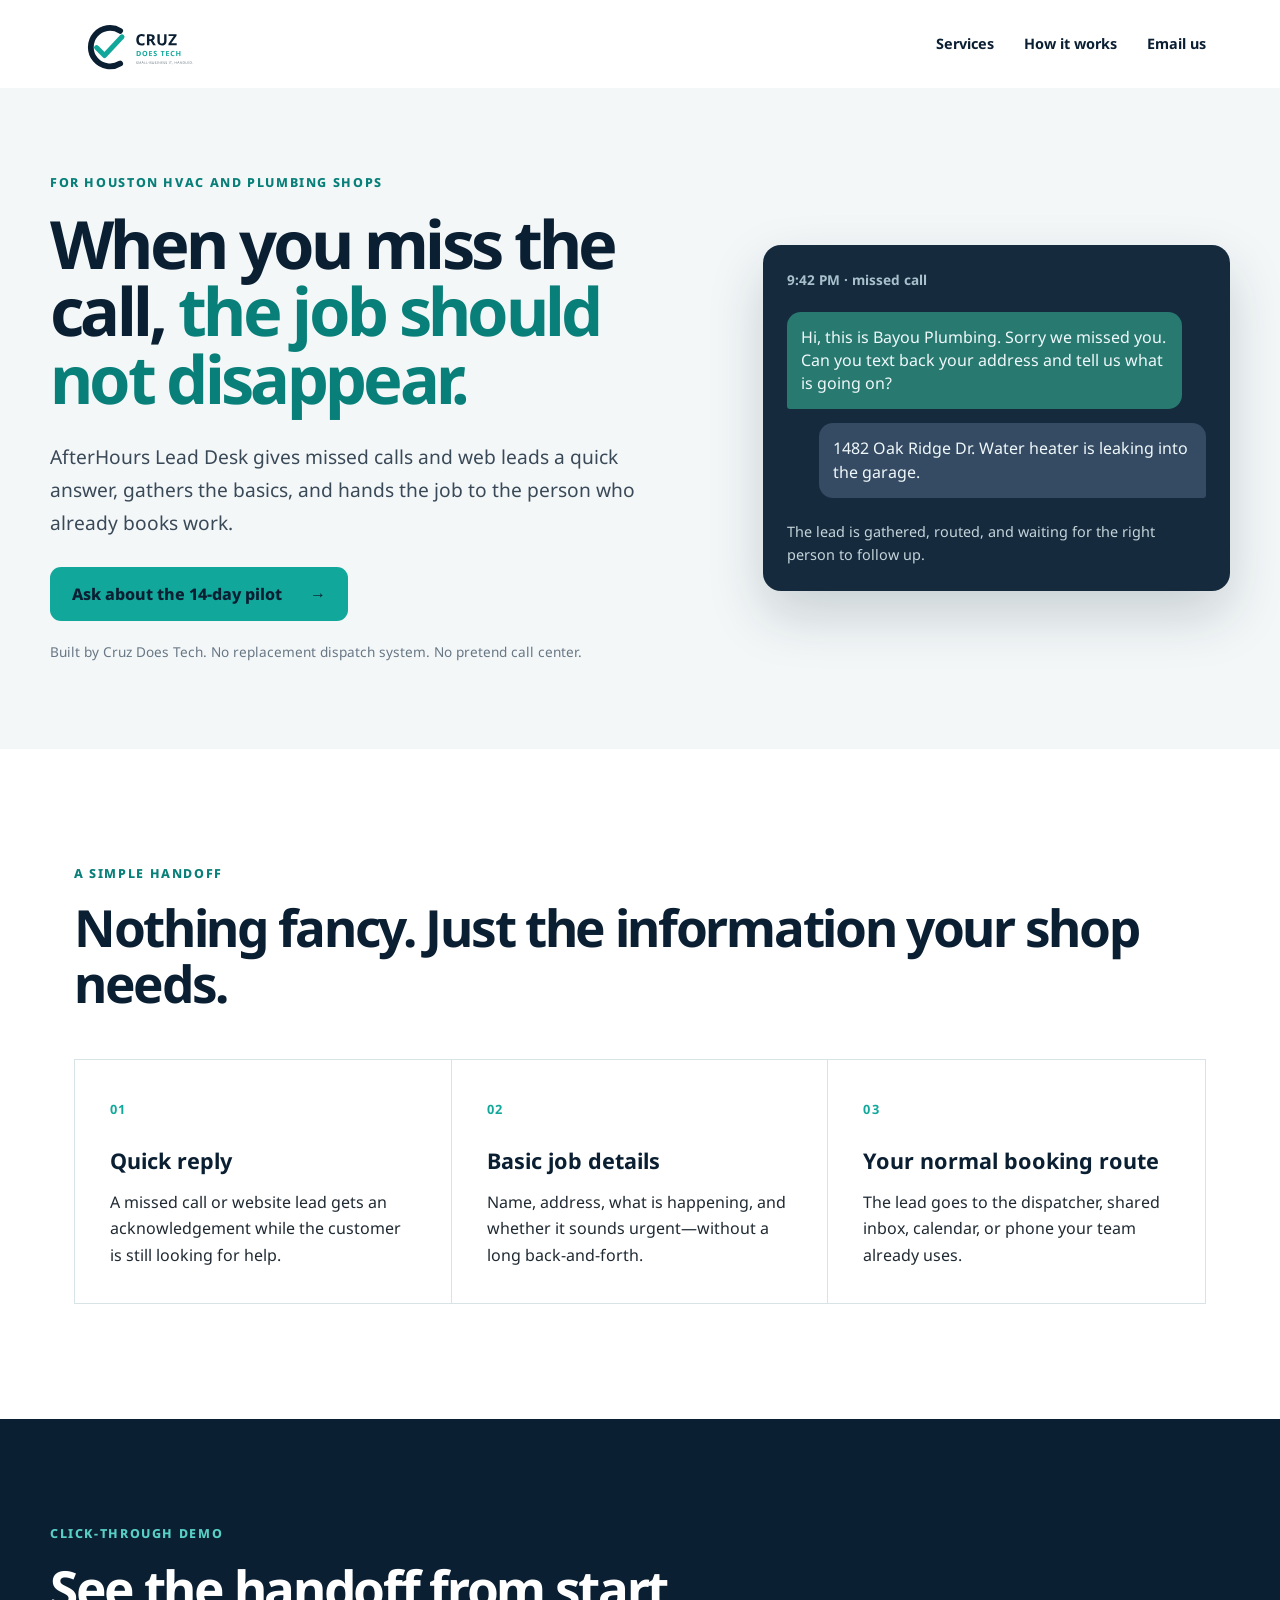
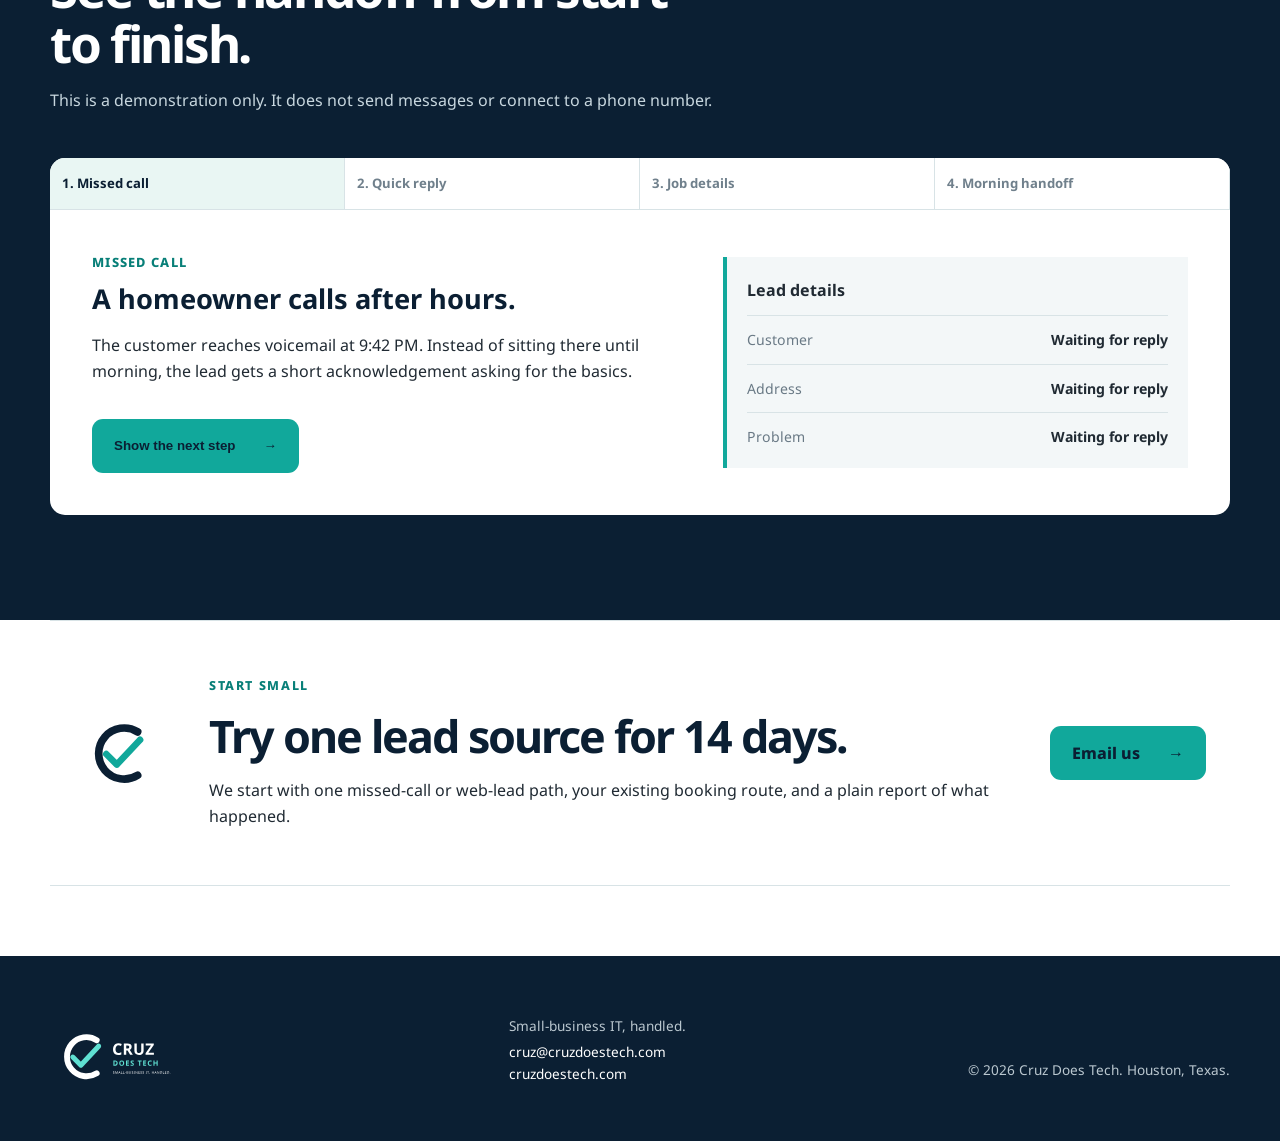
==== afterhours/index.html @ 8c66dc8c "Add AfterHours Lead Desk demo page" ====
<!doctype html>
<html lang="en">
<head>
  <meta charset="utf-8">
  <meta name="viewport" content="width=device-width,initial-scale=1">
  <meta name="theme-color" content="#0B1F33">
  <meta name="description" content="AfterHours Lead Desk from Cruz Does Tech helps HVAC and plumbing shops handle missed calls and web leads after hours.">
  <title>AfterHours Lead Desk | Cruz Does Tech</title>
  <link rel="icon" type="image/svg+xml" href="../assets/cruz-does-tech-icon.svg">
  <link rel="preconnect" href="https://fonts.googleapis.com">
  <link rel="preconnect" href="https://fonts.gstatic.com" crossorigin>
  <link href="https://fonts.googleapis.com/css2?family=Noto+Sans:wght@400;600;700;800&display=swap" rel="stylesheet">
  <link rel="stylesheet" href="../styles.css">
  <link rel="stylesheet" href="afterhours.css">
</head>
<body>
  <a class="skip" href="#main">Skip to content</a>
  <header class="site-header">
    <a class="brand" href="../" aria-label="Cruz Does Tech home"><img src="../assets/cruz-does-tech-logo.svg" alt="Cruz Does Tech"></a>
    <nav aria-label="Main navigation"><a href="../#services">Services</a><a href="../#how">How it works</a><a href="mailto:cruz@cruzdoestech.com?subject=AfterHours%20Lead%20Desk">Email us</a></nav>
  </header>
  <main id="main">
    <section class="afterhero">
      <div><p class="eyebrow">For Houston HVAC and plumbing shops</p><h1>When you miss the call, <span>the job should not disappear.</span></h1><p class="lead">AfterHours Lead Desk gives missed calls and web leads a quick answer, gathers the basics, and hands the job to the person who already books work.</p><a class="button primary" href="mailto:cruz@cruzdoestech.com?subject=AfterHours%20Lead%20Desk%20pilot">Ask about the 14-day pilot <span aria-hidden="true">→</span></a><p class="micro">Built by Cruz Does Tech. No replacement dispatch system. No pretend call center.</p></div>
      <aside class="call-card"><p class="call-time">9:42 PM · missed call</p><div class="sms">Hi, this is Bayou Plumbing. Sorry we missed you. Can you text back your address and tell us what is going on?</div><div class="sms reply">1482 Oak Ridge Dr. Water heater is leaking into the garage.</div><p class="call-note">The lead is gathered, routed, and waiting for the right person to follow up.</p></aside>
    </section>
    <section class="aftersection"><p class="eyebrow">A simple handoff</p><h2>Nothing fancy. Just the information your shop needs.</h2><div class="aftergrid"><article><b>01</b><h3>Quick reply</h3><p>A missed call or website lead gets an acknowledgement while the customer is still looking for help.</p></article><article><b>02</b><h3>Basic job details</h3><p>Name, address, what is happening, and whether it sounds urgent—without a long back-and-forth.</p></article><article><b>03</b><h3>Your normal booking route</h3><p>The lead goes to the dispatcher, shared inbox, calendar, or phone your team already uses.</p></article></div></section>
    <section class="demo-wrap"><div class="demo-head"><p class="eyebrow light">Click-through demo</p><h2>See the handoff from start to finish.</h2><p>This is a demonstration only. It does not send messages or connect to a phone number.</p></div><div class="demo-body"><div class="demo-steps" id="steps"><button class="active" type="button">1. Missed call</button><button type="button">2. Quick reply</button><button type="button">3. Job details</button><button type="button">4. Morning handoff</button></div><div class="demo-panel"><div><p class="demo-label" id="demoLabel">Missed call</p><h3 id="demoTitle">A homeowner calls after hours.</h3><p id="demoText">The customer reaches voicemail at 9:42 PM. Instead of sitting there until morning, the lead gets a short acknowledgement asking for the basics.</p><button class="button primary" id="next" type="button">Show the next step <span aria-hidden="true">→</span></button></div><div class="report" id="report"><strong>Lead details</strong><p><span>Customer</span><b>Waiting for reply</b></p><p><span>Address</span><b>Waiting for reply</b></p><p><span>Problem</span><b>Waiting for reply</b></p></div></div></div>
    </section>
    <section class="final-cta"><img src="../assets/cruz-does-tech-icon.svg" alt=""><div><p class="eyebrow">Start small</p><h2>Try one lead source for 14 days.</h2><p>We start with one missed-call or web-lead path, your existing booking route, and a plain report of what happened.</p></div><a class="button primary" href="mailto:cruz@cruzdoestech.com?subject=AfterHours%20Lead%20Desk%20pilot">Email us <span aria-hidden="true">→</span></a></section>
  </main>
  <footer><img src="../assets/cruz-does-tech-reversed.svg" alt="Cruz Does Tech"><div><p>Small-business IT, handled.</p><a href="mailto:cruz@cruzdoestech.com">cruz@cruzdoestech.com</a><a href="../">cruzdoestech.com</a></div><p class="copyright">© <span id="year"></span> Cruz Does Tech. Houston, Texas.</p></footer>
  <script src="afterhours.js"></script>
</body>
</html>
---- styles.css ----
:root{--navy:#0b1f33;--teal:#11a89b;--deep:#087f78;--ink:#202a33;--mist:#f3f7f8;--white:#fff;--line:#d8e3e6;--max:1180px}*{box-sizing:border-box}html{scroll-behavior:smooth}body{margin:0;color:var(--ink);background:var(--white);font:400 16px/1.65 "Noto Sans",Arial,sans-serif}a{color:inherit}.skip{position:absolute;left:-9999px;top:8px;padding:.7rem 1rem;background:var(--navy);color:#fff;z-index:99}.skip:focus{left:8px}.site-header{height:88px;max-width:var(--max);margin:auto;padding:0 24px;display:flex;align-items:center;justify-content:space-between}.brand img{display:block;width:252px;height:auto}.site-header nav{display:flex;align-items:center;gap:30px}.site-header nav a{text-decoration:none;font-size:.9rem;font-weight:700;color:var(--navy)}.site-header nav a:not(.nav-cta):hover{color:var(--deep)}.nav-cta{padding:12px 18px;border:1px solid var(--navy);border-radius:10px;transition:.2s}.nav-cta:hover{background:var(--navy);color:#fff}.menu{display:none;background:none;border:0}.hero{position:relative;min-height:680px;overflow:hidden;background:var(--mist);display:grid;grid-template-columns:minmax(0,1.1fr) minmax(360px,.9fr);align-items:center;gap:80px;padding:80px max(24px,calc((100vw - var(--max))/2))}.hero:before{content:"";position:absolute;inset:0;background-image:linear-gradient(rgba(11,31,51,.035) 1px,transparent 1px),linear-gradient(90deg,rgba(11,31,51,.035) 1px,transparent 1px);background-size:42px 42px;mask-image:linear-gradient(to right,transparent,black 65%,black)}.hero-copy,.hero-mark{position:relative;z-index:1}.eyebrow{margin:0 0 16px;color:var(--deep);font-size:.78rem;font-weight:800;letter-spacing:.13em;text-transform:uppercase}.hero h1{max-width:760px;margin:0;color:var(--navy);font-size:clamp(3rem,5.2vw,5.5rem);line-height:1.02;letter-spacing:-.055em}.hero h1 span{color:var(--deep)}.lead{max-width:680px;margin:28px 0;color:#3a4957;font-size:1.2rem;line-height:1.7}.hero-actions{display:flex;flex-wrap:wrap;gap:14px;margin-top:34px}.button{display:inline-flex;align-items:center;justify-content:center;gap:28px;min-height:54px;padding:0 22px;border-radius:11px;text-decoration:none;font-weight:800;transition:transform .2s,background .2s,color .2s}.button:hover{transform:translateY(-2px)}.primary{background:var(--teal);color:var(--navy)}.primary:hover{background:#16b9aa}.secondary{border:1px solid #b8c8cc;color:var(--navy);background:#fff}.micro{margin:20px 0 0;color:#687784;font-size:.85rem}.hero-mark{min-height:430px;display:grid;place-items:center}.hero-mark>img{width:min(420px,90%);opacity:.95}.status-card{position:absolute;right:0;bottom:40px;width:min(370px,94%);display:flex;gap:15px;align-items:center;padding:20px;background:#fff;border:1px solid var(--line);border-radius:14px;box-shadow:0 22px 55px rgba(11,31,51,.12)}.status-icon{display:grid;place-items:center;flex:0 0 40px;height:40px;border-radius:50%;background:var(--teal);color:var(--navy);font-weight:900}.status-card strong,.status-card small{display:block}.status-card strong{color:var(--navy)}.status-card small{margin-top:2px;color:#6a7782}.trust-strip{max-width:var(--max);margin:-1px auto 0;display:grid;grid-template-columns:repeat(4,1fr);border-left:1px solid var(--line);border-bottom:1px solid var(--line)}.trust-strip p{margin:0;padding:27px;border-top:1px solid var(--line);border-right:1px solid var(--line)}.trust-strip strong,.trust-strip span{display:block}.trust-strip strong{color:var(--navy);font-size:.9rem}.trust-strip span{color:#70808c;font-size:.8rem}.section{max-width:var(--max);margin:auto;padding:120px 24px}.section-heading{display:grid;grid-template-columns:1fr 1fr;column-gap:70px;align-items:end;margin-bottom:52px}.section-heading .eyebrow{grid-column:1/-1}.section-heading h2,.process h2,.about h2,.final-cta h2{margin:0;color:var(--navy);font-size:clamp(2.25rem,4vw,3.8rem);line-height:1.08;letter-spacing:-.045em}.section-heading>p:last-child{margin:0;color:#61717d}.service-grid{display:grid;grid-template-columns:repeat(2,1fr);border-left:1px solid var(--line);border-top:1px solid var(--line)}.service-card{position:relative;padding:42px;border-right:1px solid var(--line);border-bottom:1px solid var(--line);transition:background .25s,transform .25s}.service-card:hover{background:var(--mist)}.number{position:absolute;right:28px;top:25px;color:#95a5ae;font-size:.75rem;font-weight:800;letter-spacing:.1em}.line-icon{width:48px;height:48px;display:grid;place-items:center;margin-bottom:28px;border:2px solid var(--teal);border-radius:12px;color:var(--navy);font-weight:800;font-size:1.15rem}.service-card h3{margin:0 0 12px;color:var(--navy);font-size:1.45rem}.service-card p{max-width:470px;margin:0}.service-card ul{padding:0;margin:24px 0 0;list-style:none}.service-card li{position:relative;padding:8px 0 8px 24px;border-top:1px solid var(--line);font-size:.9rem}.service-card li:before{content:"✓";position:absolute;left:0;color:var(--deep);font-weight:900}.process{max-width:none;background:var(--navy);color:#d8e3ea;display:grid;grid-template-columns:minmax(300px,1fr) minmax(420px,1.1fr);gap:100px;padding-left:max(24px,calc((100vw - var(--max))/2));padding-right:max(24px,calc((100vw - var(--max))/2))}.process h2{color:#fff}.process-intro>p:last-child{max-width:500px;margin-top:28px}.steps{margin:0;padding:0;list-style:none}.steps li{display:grid;grid-template-columns:60px 1fr;gap:24px;padding:28px 0;border-top:1px solid rgba(255,255,255,.18)}.steps li:last-child{border-bottom:1px solid rgba(255,255,255,.18)}.steps li>span{font-weight:800;color:var(--teal)}.steps h3{margin:0;color:#fff;font-size:1.15rem}.steps p{margin:7px 0 0;color:#aebcc7}.about{padding-bottom:70px}.about-panel{overflow:hidden;border-radius:16px;background:var(--navy);color:#d6e0e7;display:grid;grid-template-columns:1.3fr .7fr}.about-panel>div{padding:64px}.about-panel>div:first-child{border-right:1px solid rgba(255,255,255,.18)}.about h2{color:#fff}.about-panel p{max-width:630px}.light{color:#58cfc4}.promise{background:rgba(255,255,255,.04)}.promise>span{color:var(--teal);font-size:.75rem;font-weight:800;letter-spacing:.12em;text-transform:uppercase}.promise blockquote{margin:35px 0;color:#fff;font-size:1.35rem;line-height:1.55}.promise small{color:#9fafba}.final-cta{max-width:var(--max);margin:0 auto 70px;padding:55px 24px;border-top:1px solid var(--line);border-bottom:1px solid var(--line);display:grid;grid-template-columns:100px 1fr auto;gap:35px;align-items:center}.final-cta img{width:86px}.final-cta h2{font-size:clamp(2rem,3.5vw,3.2rem)}.final-cta p:last-child{margin-bottom:0}.final-cta .button{white-space:nowrap}footer{background:var(--navy);color:#bbc8d0;padding:55px max(24px,calc((100vw - var(--max))/2));display:grid;grid-template-columns:1fr 1fr auto;align-items:end;gap:30px;font-size:.85rem}footer>img{width:255px}footer p{margin:4px 0}footer a{display:block;color:#fff;text-decoration:none}.copyright{text-align:right}.reveal{opacity:0;transform:translateY(18px);transition:opacity .65s ease,transform .65s ease}.reveal.visible{opacity:1;transform:none}@media(max-width:900px){.site-header{height:76px}.brand img{width:220px}.menu{display:flex;width:44px;height:44px;padding:10px;flex-direction:column;gap:5px;justify-content:center}.menu span{display:block;width:23px;height:2px;background:var(--navy)}.menu b{position:absolute;left:-9999px}.site-header nav{display:none;position:absolute;z-index:20;left:16px;right:16px;top:70px;padding:20px;background:#fff;border:1px solid var(--line);border-radius:12px;box-shadow:0 15px 45px rgba(11,31,51,.15);align-items:stretch;flex-direction:column;gap:0}.site-header nav.open{display:flex}.site-header nav a{padding:12px}.hero{min-height:auto;grid-template-columns:1fr;gap:25px;padding-top:75px}.hero-mark{min-height:300px}.hero-mark>img{width:290px}.status-card{right:5%;bottom:5px}.trust-strip{grid-template-columns:repeat(2,1fr)}.section{padding:85px 24px}.section-heading{grid-template-columns:1fr}.section-heading>p:last-child{margin-top:22px}.process{grid-template-columns:1fr;gap:45px}.about-panel{grid-template-columns:1fr}.about-panel>div{padding:42px}.about-panel>div:first-child{border-right:0;border-bottom:1px solid rgba(255,255,255,.18)}.final-cta{grid-template-columns:75px 1fr}.final-cta img{width:65px}.final-cta .button{grid-column:1/-1;justify-self:start}footer{grid-template-columns:1fr 1fr}.copyright{grid-column:1/-1;text-align:left}}@media(max-width:600px){.brand img{width:205px}.hero{padding:58px 20px}.hero h1{font-size:clamp(2.7rem,13vw,4rem)}.lead{font-size:1.05rem}.hero-actions{align-items:stretch;flex-direction:column}.button{width:100%}.hero-mark{min-height:265px}.hero-mark>img{width:235px}.status-card{padding:15px;bottom:0}.trust-strip{grid-template-columns:1fr 1fr}.trust-strip p{padding:18px}.section{padding:72px 20px}.service-grid{grid-template-columns:1fr}.service-card{padding:32px 26px}.process{padding-left:20px;padding-right:20px}.steps li{grid-template-columns:36px 1fr;gap:10px}.about{padding-left:20px;padding-right:20px}.about-panel>div{padding:32px 25px}.final-cta{margin:0 20px 50px;padding:38px 0;grid-template-columns:1fr}.final-cta img{display:none}.final-cta .button{justify-self:stretch}footer{grid-template-columns:1fr;padding-top:45px}footer>img{width:230px}}
@media(prefers-reduced-motion:reduce){html{scroll-behavior:auto}.reveal{opacity:1;transform:none;transition:none}.button{transition:none}}
---- afterhours/afterhours.css ----
.afterhero{min-height:610px;background:var(--mist);display:grid;grid-template-columns:1.15fr .85fr;gap:80px;align-items:center;padding:85px max(24px,calc((100vw - var(--max))/2))}.afterhero h1{margin:0;color:var(--navy);font-size:clamp(3rem,5.2vw,5.3rem);line-height:1.02;letter-spacing:-.055em}.afterhero h1 span{color:var(--deep)}.call-card{background:#152a3d;color:#eff8fa;border-radius:18px;padding:24px;box-shadow:0 24px 55px rgba(11,31,51,.18)}.call-time{margin:0 0 20px;color:#a8c1cd;font-size:.85rem;font-weight:700}.sms{margin:12px 24px 0 0;padding:14px;border-radius:14px 14px 14px 3px;background:#287970;line-height:1.45}.sms.reply{margin:14px 0 0 32px;background:#354a63;border-radius:14px 14px 3px 14px}.call-note{margin:22px 0 0;color:#c5d5db;font-size:.9rem}.aftersection{max-width:var(--max);margin:auto;padding:115px 24px}.aftersection h2,.demo-wrap h2{margin:0;color:var(--navy);font-size:clamp(2.25rem,4vw,3.8rem);line-height:1.08;letter-spacing:-.045em}.aftergrid{display:grid;grid-template-columns:repeat(3,1fr);gap:0;margin-top:48px;border:1px solid var(--line)}.aftergrid article{padding:35px;border-right:1px solid var(--line)}.aftergrid article:last-child{border:0}.aftergrid b{color:var(--teal);font-size:.8rem;letter-spacing:.1em}.aftergrid h3{color:var(--navy);font-size:1.35rem;margin:22px 0 10px}.aftergrid p{margin:0}.demo-wrap{background:var(--navy);padding:105px max(24px,calc((100vw - var(--max))/2))}.demo-head{max-width:670px;color:#c8d7df}.demo-head h2{color:#fff}.demo-body{margin-top:44px;background:#fff;border-radius:15px;overflow:hidden}.demo-steps{display:grid;grid-template-columns:repeat(4,1fr);border-bottom:1px solid var(--line)}.demo-steps button{padding:18px 12px;border:0;border-right:1px solid var(--line);background:#fff;color:#70808c;font:700 .82rem/1.2 "Noto Sans",sans-serif;text-align:left}.demo-steps button.active{background:#e9f6f3;color:var(--navy)}.demo-panel{padding:42px;display:grid;grid-template-columns:1fr .8fr;gap:50px}.demo-label{margin:0 0 10px;color:var(--deep);font-size:.8rem;font-weight:800;letter-spacing:.1em;text-transform:uppercase}.demo-panel h3{margin:0;color:var(--navy);font-size:1.7rem;line-height:1.2}.report{align-self:center;background:#f3f7f8;border-left:4px solid var(--teal);padding:20px}.report p{display:flex;justify-content:space-between;gap:18px;margin:12px 0 0;padding-top:12px;border-top:1px solid var(--line);font-size:.88rem}.report span{color:#697985}.report b{text-align:right}.demo-panel .button{margin-top:18px;border:0;cursor:pointer}.demo-panel .button:disabled{background:#aac4c1;color:#506765;cursor:default;transform:none}@media(max-width:800px){.site-header nav{display:flex;gap:14px}.site-header nav a{font-size:.78rem}.afterhero{grid-template-columns:1fr;gap:40px;padding-top:65px;padding-bottom:65px}.aftergrid{grid-template-columns:1fr}.aftergrid article{border-right:0;border-bottom:1px solid var(--line)}.aftergrid article:last-child{border-bottom:0}.demo-panel{grid-template-columns:1fr;gap:28px}.demo-steps{grid-template-columns:1fr 1fr}.demo-steps button:nth-child(2){border-right:0}.demo-steps button:nth-child(-n+2){border-bottom:1px solid var(--line)}}@media(max-width:500px){.site-header{padding:0 18px}.site-header nav a:first-child,.site-header nav a:nth-child(2){display:none}.afterhero{padding-left:20px;padding-right:20px}.aftersection{padding:75px 20px}.demo-wrap{padding:75px 20px}.demo-panel{padding:27px 20px}.demo-steps button{font-size:.75rem}}
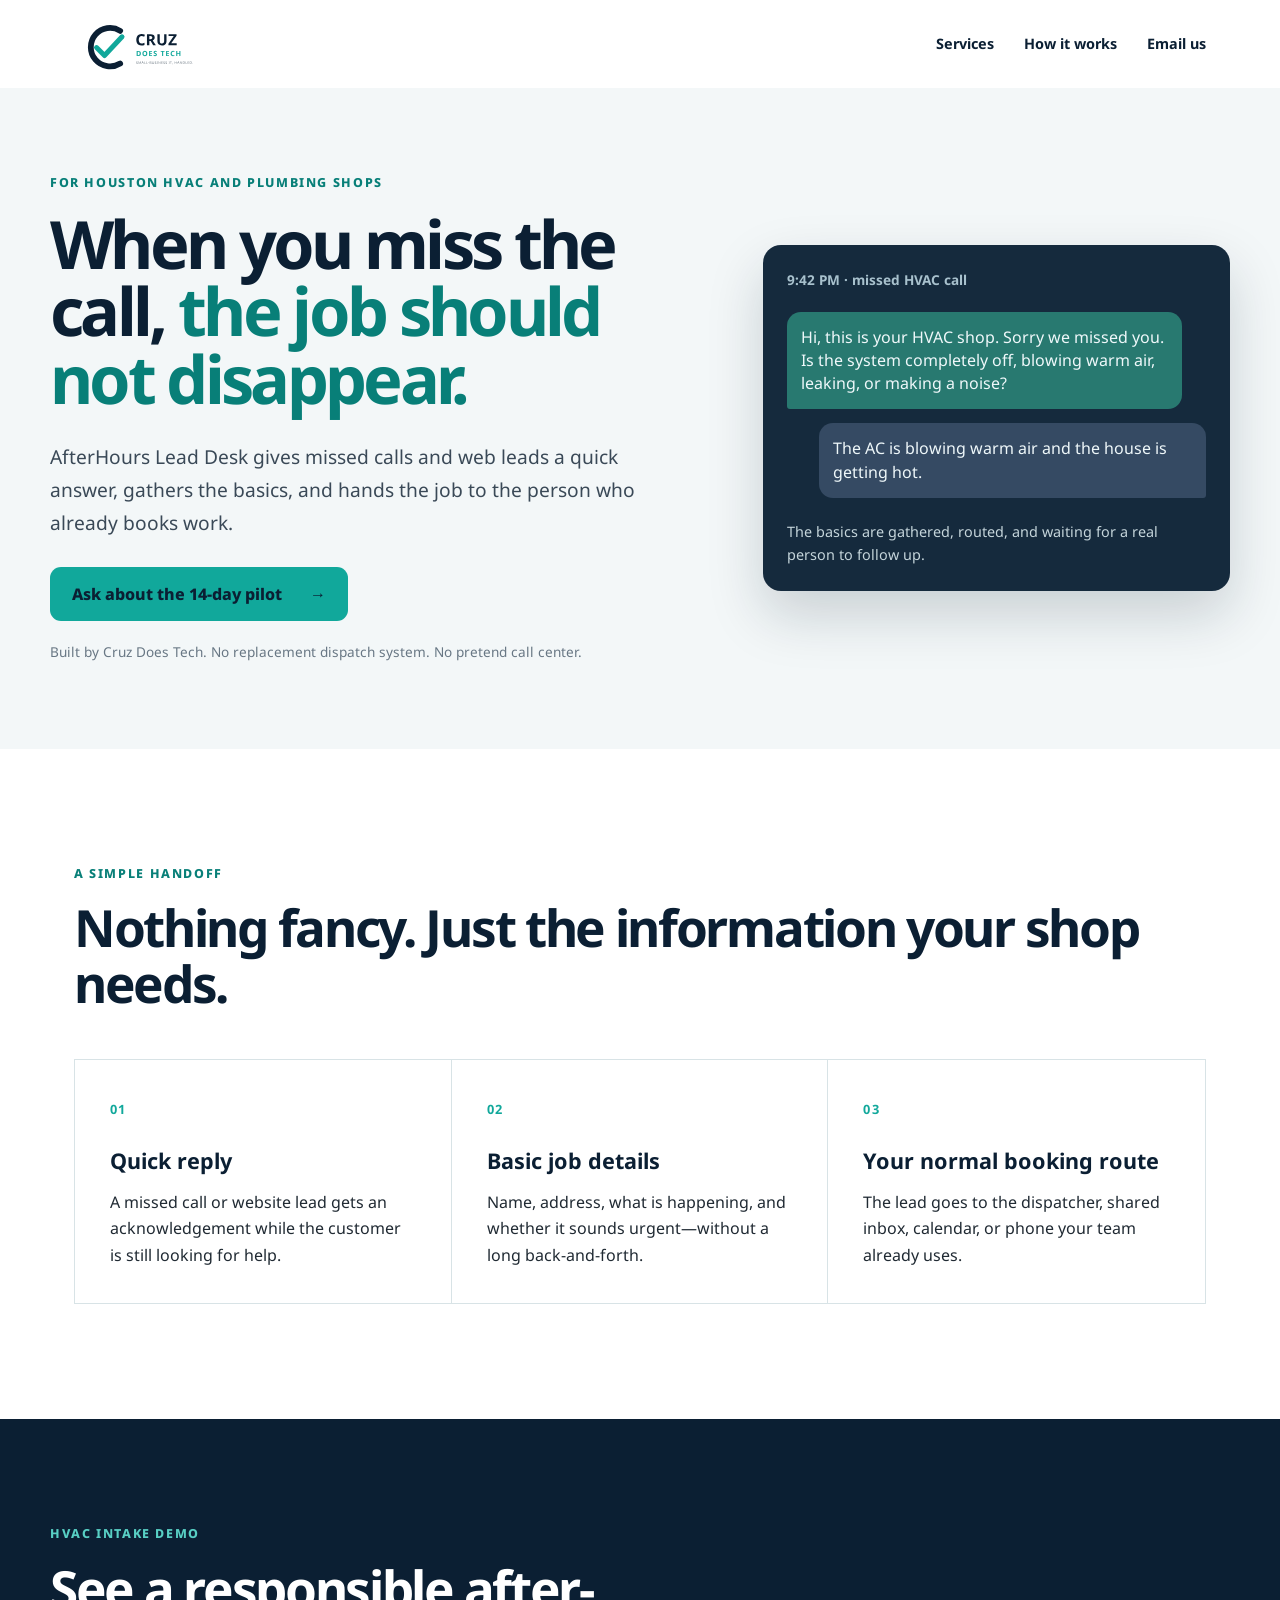
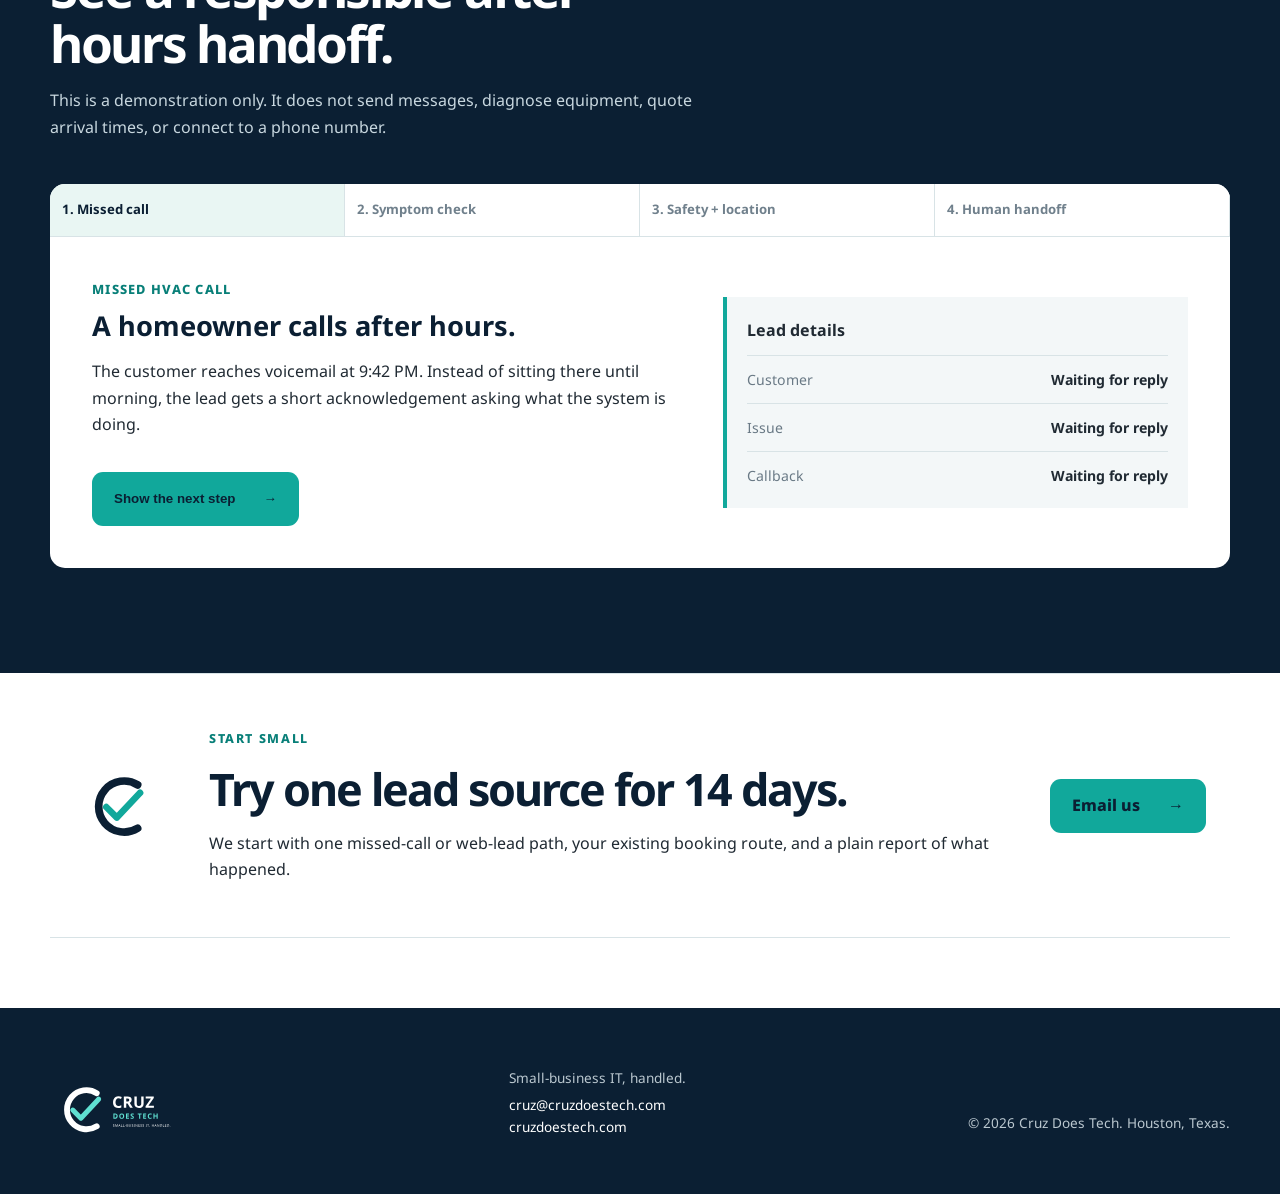
==== commit c960da6b: "Add HVAC-specific after-hours intake demo" ====
--- a/afterhours/index.html
+++ b/afterhours/index.html
@@ -22,10 +22,10 @@
   <main id="main">
     <section class="afterhero">
       <div><p class="eyebrow">For Houston HVAC and plumbing shops</p><h1>When you miss the call, <span>the job should not disappear.</span></h1><p class="lead">AfterHours Lead Desk gives missed calls and web leads a quick answer, gathers the basics, and hands the job to the person who already books work.</p><a class="button primary" href="mailto:cruz@cruzdoestech.com?subject=AfterHours%20Lead%20Desk%20pilot">Ask about the 14-day pilot <span aria-hidden="true">→</span></a><p class="micro">Built by Cruz Does Tech. No replacement dispatch system. No pretend call center.</p></div>
-      <aside class="call-card"><p class="call-time">9:42 PM · missed call</p><div class="sms">Hi, this is Bayou Plumbing. Sorry we missed you. Can you text back your address and tell us what is going on?</div><div class="sms reply">1482 Oak Ridge Dr. Water heater is leaking into the garage.</div><p class="call-note">The lead is gathered, routed, and waiting for the right person to follow up.</p></aside>
+      <aside class="call-card"><p class="call-time">9:42 PM · missed HVAC call</p><div class="sms">Hi, this is your HVAC shop. Sorry we missed you. Is the system completely off, blowing warm air, leaking, or making a noise?</div><div class="sms reply">The AC is blowing warm air and the house is getting hot.</div><p class="call-note">The basics are gathered, routed, and waiting for a real person to follow up.</p></aside>
     </section>
     <section class="aftersection"><p class="eyebrow">A simple handoff</p><h2>Nothing fancy. Just the information your shop needs.</h2><div class="aftergrid"><article><b>01</b><h3>Quick reply</h3><p>A missed call or website lead gets an acknowledgement while the customer is still looking for help.</p></article><article><b>02</b><h3>Basic job details</h3><p>Name, address, what is happening, and whether it sounds urgent—without a long back-and-forth.</p></article><article><b>03</b><h3>Your normal booking route</h3><p>The lead goes to the dispatcher, shared inbox, calendar, or phone your team already uses.</p></article></div></section>
-    <section class="demo-wrap"><div class="demo-head"><p class="eyebrow light">Click-through demo</p><h2>See the handoff from start to finish.</h2><p>This is a demonstration only. It does not send messages or connect to a phone number.</p></div><div class="demo-body"><div class="demo-steps" id="steps"><button class="active" type="button">1. Missed call</button><button type="button">2. Quick reply</button><button type="button">3. Job details</button><button type="button">4. Morning handoff</button></div><div class="demo-panel"><div><p class="demo-label" id="demoLabel">Missed call</p><h3 id="demoTitle">A homeowner calls after hours.</h3><p id="demoText">The customer reaches voicemail at 9:42 PM. Instead of sitting there until morning, the lead gets a short acknowledgement asking for the basics.</p><button class="button primary" id="next" type="button">Show the next step <span aria-hidden="true">→</span></button></div><div class="report" id="report"><strong>Lead details</strong><p><span>Customer</span><b>Waiting for reply</b></p><p><span>Address</span><b>Waiting for reply</b></p><p><span>Problem</span><b>Waiting for reply</b></p></div></div></div>
+    <section class="demo-wrap"><div class="demo-head"><p class="eyebrow light">HVAC intake demo</p><h2>See a responsible after-hours handoff.</h2><p>This is a demonstration only. It does not send messages, diagnose equipment, quote arrival times, or connect to a phone number.</p></div><div class="demo-body"><div class="demo-steps" id="steps"><button class="active" type="button">1. Missed call</button><button type="button">2. Symptom check</button><button type="button">3. Safety + location</button><button type="button">4. Human handoff</button></div><div class="demo-panel"><div><p class="demo-label" id="demoLabel">Missed HVAC call</p><h3 id="demoTitle">A homeowner calls after hours.</h3><p id="demoText">The customer reaches voicemail at 9:42 PM. Instead of sitting there until morning, the lead gets a short acknowledgement asking what the system is doing.</p><button class="button primary" id="next" type="button">Show the next step <span aria-hidden="true">→</span></button></div><div class="report" id="report"><strong>Lead details</strong><p><span>Customer</span><b>Waiting for reply</b></p><p><span>Issue</span><b>Waiting for reply</b></p><p><span>Callback</span><b>Waiting for reply</b></p></div></div></div>
     </section>
     <section class="final-cta"><img src="../assets/cruz-does-tech-icon.svg" alt=""><div><p class="eyebrow">Start small</p><h2>Try one lead source for 14 days.</h2><p>We start with one missed-call or web-lead path, your existing booking route, and a plain report of what happened.</p></div><a class="button primary" href="mailto:cruz@cruzdoestech.com?subject=AfterHours%20Lead%20Desk%20pilot">Email us <span aria-hidden="true">→</span></a></section>
   </main>
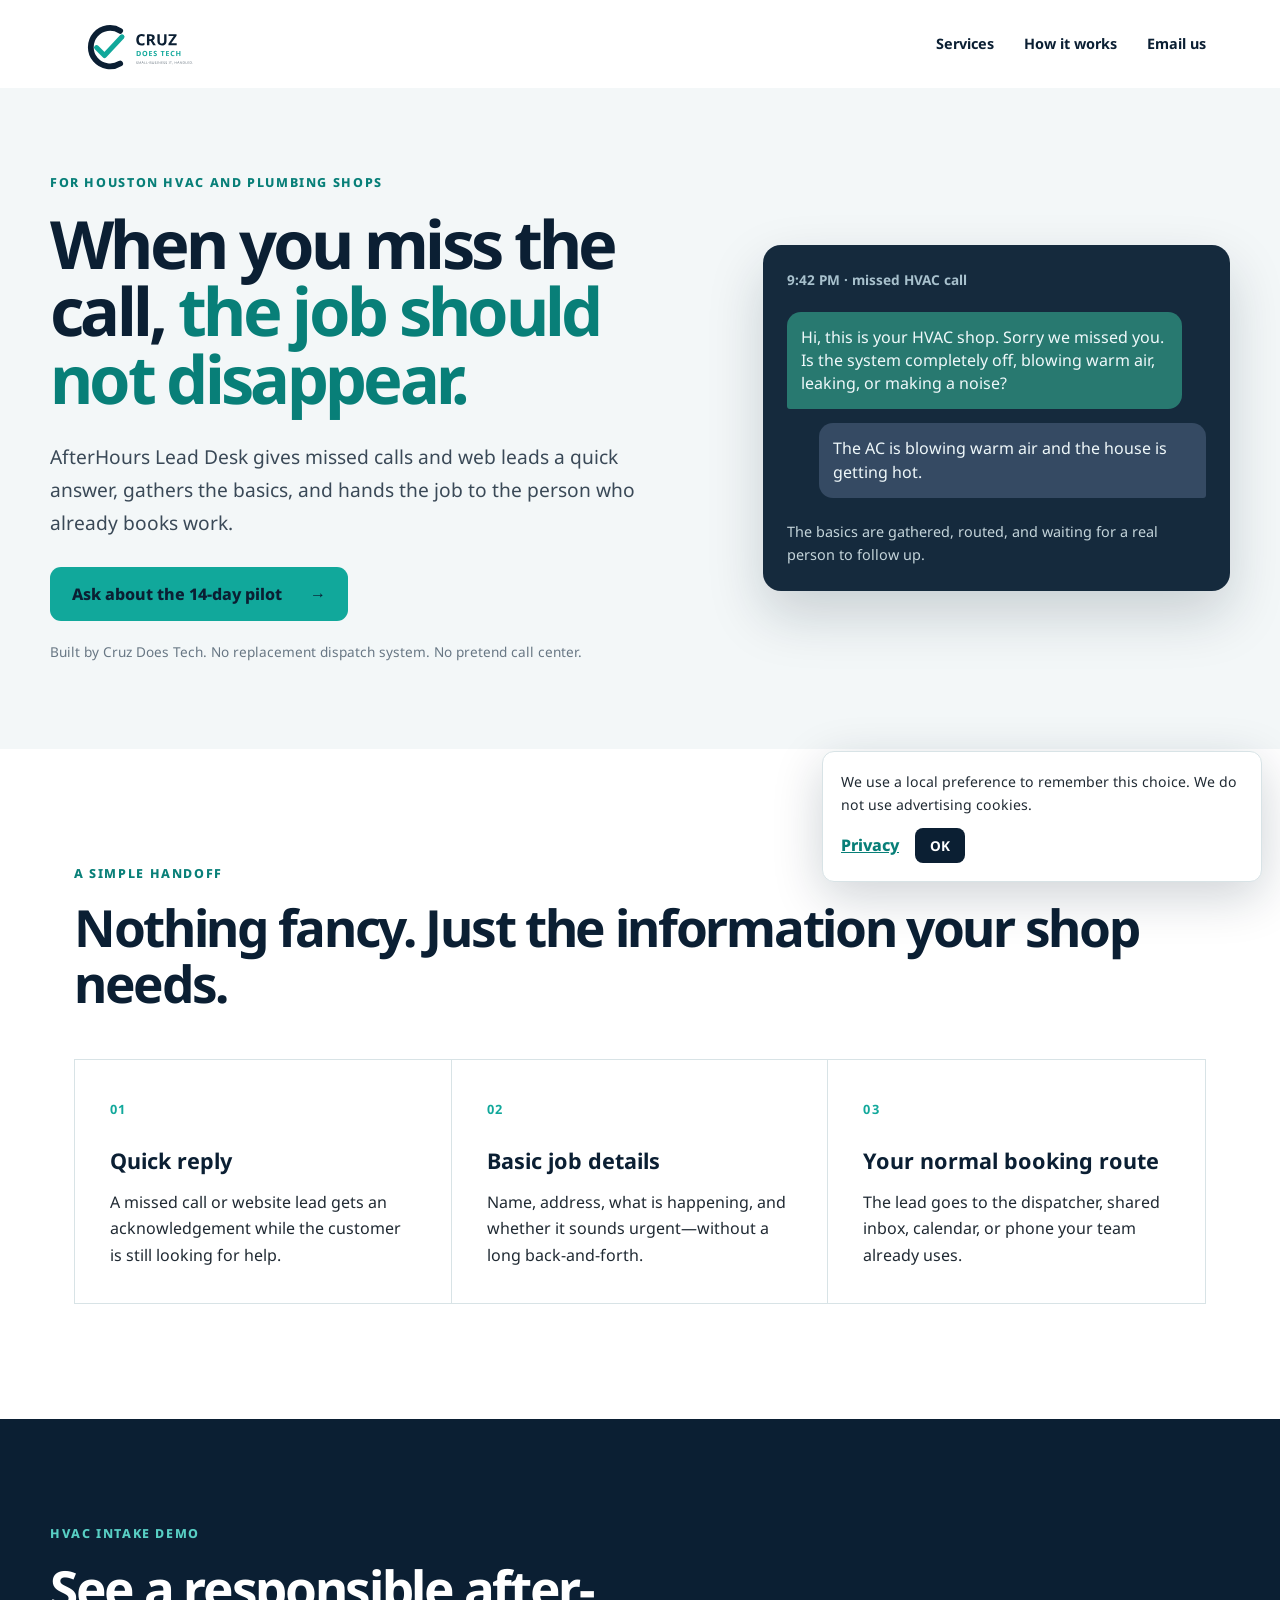
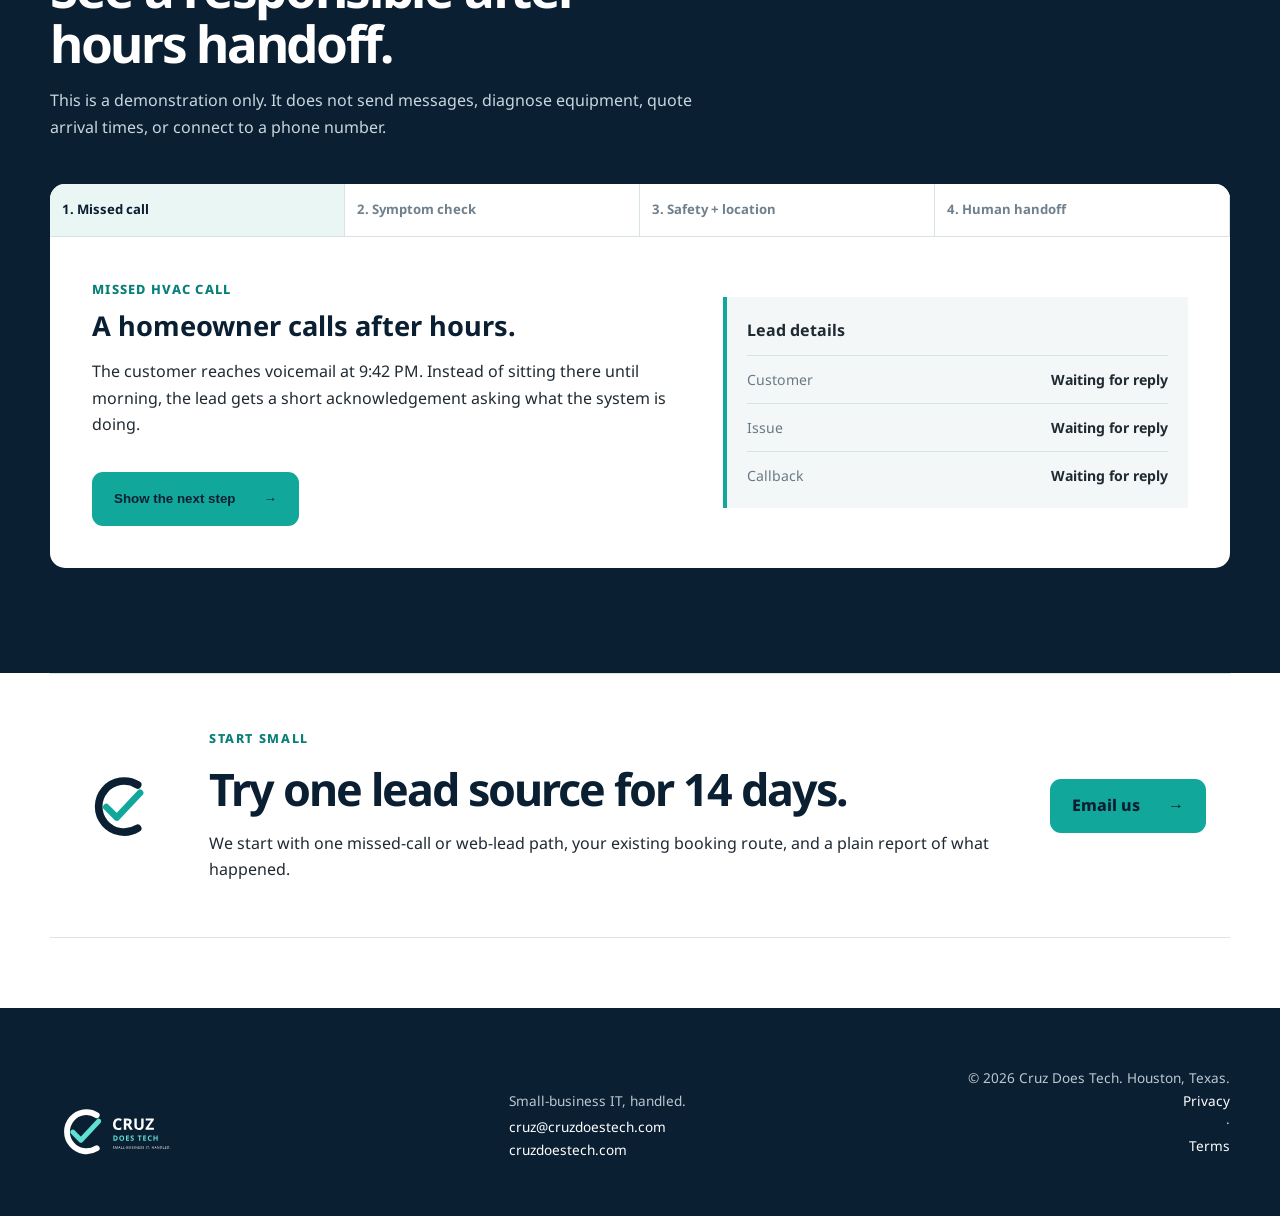
==== commit e25df123: "Harden site for launch readiness" ====
--- a/afterhours/index.html
+++ b/afterhours/index.html
@@ -1,12 +1,21 @@
-<!doctype html>
+<!DOCTYPE html>
 <html lang="en">
 <head>
   <meta charset="utf-8">
   <meta name="viewport" content="width=device-width,initial-scale=1">
   <meta name="theme-color" content="#0B1F33">
   <meta name="description" content="AfterHours Lead Desk from Cruz Does Tech helps HVAC and plumbing shops handle missed calls and web leads after hours.">
+  <meta property="og:type" content="website">
+  <meta property="og:site_name" content="Cruz Does Tech">
+  <meta property="og:title" content="AfterHours Lead Desk | Cruz Does Tech">
+  <meta property="og:description" content="A practical after-hours handoff for HVAC and plumbing leads.">
+  <meta property="og:url" content="https://cruzdoestech.com/afterhours/">
+  <meta property="og:image" content="https://cruzdoestech.com/assets/social-preview.png">
+  <meta name="twitter:card" content="summary_large_image">
   <title>AfterHours Lead Desk | Cruz Does Tech</title>
   <link rel="icon" type="image/svg+xml" href="../assets/cruz-does-tech-icon.svg">
+  <link rel="icon" type="image/png" sizes="32x32" href="../assets/favicon-32.png">
+  <link rel="manifest" href="../site.webmanifest">
   <link rel="preconnect" href="https://fonts.googleapis.com">
   <link rel="preconnect" href="https://fonts.gstatic.com" crossorigin>
   <link href="https://fonts.googleapis.com/css2?family=Noto+Sans:wght@400;600;700;800&display=swap" rel="stylesheet">
@@ -22,14 +31,15 @@
   <main id="main">
     <section class="afterhero">
       <div><p class="eyebrow">For Houston HVAC and plumbing shops</p><h1>When you miss the call, <span>the job should not disappear.</span></h1><p class="lead">AfterHours Lead Desk gives missed calls and web leads a quick answer, gathers the basics, and hands the job to the person who already books work.</p><a class="button primary" href="mailto:cruz@cruzdoestech.com?subject=AfterHours%20Lead%20Desk%20pilot">Ask about the 14-day pilot <span aria-hidden="true">→</span></a><p class="micro">Built by Cruz Does Tech. No replacement dispatch system. No pretend call center.</p></div>
-      <aside class="call-card"><p class="call-time">9:42 PM · missed HVAC call</p><div class="sms">Hi, this is your HVAC shop. Sorry we missed you. Is the system completely off, blowing warm air, leaking, or making a noise?</div><div class="sms reply">The AC is blowing warm air and the house is getting hot.</div><p class="call-note">The basics are gathered, routed, and waiting for a real person to follow up.</p></aside>
+      <aside class="call-card" aria-label="Example after-hours HVAC conversation"><p class="call-time">9:42 PM · missed HVAC call</p><div class="sms">Hi, this is your HVAC shop. Sorry we missed you. Is the system completely off, blowing warm air, leaking, or making a noise?</div><div class="sms reply">The AC is blowing warm air and the house is getting hot.</div><p class="call-note">The basics are gathered, routed, and waiting for a real person to follow up.</p></aside>
     </section>
     <section class="aftersection"><p class="eyebrow">A simple handoff</p><h2>Nothing fancy. Just the information your shop needs.</h2><div class="aftergrid"><article><b>01</b><h3>Quick reply</h3><p>A missed call or website lead gets an acknowledgement while the customer is still looking for help.</p></article><article><b>02</b><h3>Basic job details</h3><p>Name, address, what is happening, and whether it sounds urgent—without a long back-and-forth.</p></article><article><b>03</b><h3>Your normal booking route</h3><p>The lead goes to the dispatcher, shared inbox, calendar, or phone your team already uses.</p></article></div></section>
     <section class="demo-wrap"><div class="demo-head"><p class="eyebrow light">HVAC intake demo</p><h2>See a responsible after-hours handoff.</h2><p>This is a demonstration only. It does not send messages, diagnose equipment, quote arrival times, or connect to a phone number.</p></div><div class="demo-body"><div class="demo-steps" id="steps"><button class="active" type="button">1. Missed call</button><button type="button">2. Symptom check</button><button type="button">3. Safety + location</button><button type="button">4. Human handoff</button></div><div class="demo-panel"><div><p class="demo-label" id="demoLabel">Missed HVAC call</p><h3 id="demoTitle">A homeowner calls after hours.</h3><p id="demoText">The customer reaches voicemail at 9:42 PM. Instead of sitting there until morning, the lead gets a short acknowledgement asking what the system is doing.</p><button class="button primary" id="next" type="button">Show the next step <span aria-hidden="true">→</span></button></div><div class="report" id="report"><strong>Lead details</strong><p><span>Customer</span><b>Waiting for reply</b></p><p><span>Issue</span><b>Waiting for reply</b></p><p><span>Callback</span><b>Waiting for reply</b></p></div></div></div>
     </section>
     <section class="final-cta"><img src="../assets/cruz-does-tech-icon.svg" alt=""><div><p class="eyebrow">Start small</p><h2>Try one lead source for 14 days.</h2><p>We start with one missed-call or web-lead path, your existing booking route, and a plain report of what happened.</p></div><a class="button primary" href="mailto:cruz@cruzdoestech.com?subject=AfterHours%20Lead%20Desk%20pilot">Email us <span aria-hidden="true">→</span></a></section>
   </main>
-  <footer><img src="../assets/cruz-does-tech-reversed.svg" alt="Cruz Does Tech"><div><p>Small-business IT, handled.</p><a href="mailto:cruz@cruzdoestech.com">cruz@cruzdoestech.com</a><a href="../">cruzdoestech.com</a></div><p class="copyright">© <span id="year"></span> Cruz Does Tech. Houston, Texas.</p></footer>
-  <script src="afterhours.js"></script>
+  <footer><img src="../assets/cruz-does-tech-reversed.svg" alt="Cruz Does Tech"><div><p>Small-business IT, handled.</p><a href="mailto:cruz@cruzdoestech.com">cruz@cruzdoestech.com</a><a href="../">cruzdoestech.com</a></div><p class="copyright">© <span id="year"></span> Cruz Does Tech. Houston, Texas.<br><a href="../privacy.html">Privacy</a> · <a href="../terms.html">Terms</a></p></footer>
+  <aside class="cookie-banner" id="cookieBanner" aria-label="Cookie notice" hidden><p>We use a local preference to remember this choice. We do not use advertising cookies.</p><div><a href="../privacy.html">Privacy</a><button type="button" id="cookieAccept">OK</button></div></aside>
+  <script src="afterhours.js"></script><script src="../script.js"></script>
 </body>
 </html>
--- a/styles.css
+++ b/styles.css
@@ -1,2 +1,4 @@
 :root{--navy:#0b1f33;--teal:#11a89b;--deep:#087f78;--ink:#202a33;--mist:#f3f7f8;--white:#fff;--line:#d8e3e6;--max:1180px}*{box-sizing:border-box}html{scroll-behavior:smooth}body{margin:0;color:var(--ink);background:var(--white);font:400 16px/1.65 "Noto Sans",Arial,sans-serif}a{color:inherit}.skip{position:absolute;left:-9999px;top:8px;padding:.7rem 1rem;background:var(--navy);color:#fff;z-index:99}.skip:focus{left:8px}.site-header{height:88px;max-width:var(--max);margin:auto;padding:0 24px;display:flex;align-items:center;justify-content:space-between}.brand img{display:block;width:252px;height:auto}.site-header nav{display:flex;align-items:center;gap:30px}.site-header nav a{text-decoration:none;font-size:.9rem;font-weight:700;color:var(--navy)}.site-header nav a:not(.nav-cta):hover{color:var(--deep)}.nav-cta{padding:12px 18px;border:1px solid var(--navy);border-radius:10px;transition:.2s}.nav-cta:hover{background:var(--navy);color:#fff}.menu{display:none;background:none;border:0}.hero{position:relative;min-height:680px;overflow:hidden;background:var(--mist);display:grid;grid-template-columns:minmax(0,1.1fr) minmax(360px,.9fr);align-items:center;gap:80px;padding:80px max(24px,calc((100vw - var(--max))/2))}.hero:before{content:"";position:absolute;inset:0;background-image:linear-gradient(rgba(11,31,51,.035) 1px,transparent 1px),linear-gradient(90deg,rgba(11,31,51,.035) 1px,transparent 1px);background-size:42px 42px;mask-image:linear-gradient(to right,transparent,black 65%,black)}.hero-copy,.hero-mark{position:relative;z-index:1}.eyebrow{margin:0 0 16px;color:var(--deep);font-size:.78rem;font-weight:800;letter-spacing:.13em;text-transform:uppercase}.hero h1{max-width:760px;margin:0;color:var(--navy);font-size:clamp(3rem,5.2vw,5.5rem);line-height:1.02;letter-spacing:-.055em}.hero h1 span{color:var(--deep)}.lead{max-width:680px;margin:28px 0;color:#3a4957;font-size:1.2rem;line-height:1.7}.hero-actions{display:flex;flex-wrap:wrap;gap:14px;margin-top:34px}.button{display:inline-flex;align-items:center;justify-content:center;gap:28px;min-height:54px;padding:0 22px;border-radius:11px;text-decoration:none;font-weight:800;transition:transform .2s,background .2s,color .2s}.button:hover{transform:translateY(-2px)}.primary{background:var(--teal);color:var(--navy)}.primary:hover{background:#16b9aa}.secondary{border:1px solid #b8c8cc;color:var(--navy);background:#fff}.micro{margin:20px 0 0;color:#687784;font-size:.85rem}.hero-mark{min-height:430px;display:grid;place-items:center}.hero-mark>img{width:min(420px,90%);opacity:.95}.status-card{position:absolute;right:0;bottom:40px;width:min(370px,94%);display:flex;gap:15px;align-items:center;padding:20px;background:#fff;border:1px solid var(--line);border-radius:14px;box-shadow:0 22px 55px rgba(11,31,51,.12)}.status-icon{display:grid;place-items:center;flex:0 0 40px;height:40px;border-radius:50%;background:var(--teal);color:var(--navy);font-weight:900}.status-card strong,.status-card small{display:block}.status-card strong{color:var(--navy)}.status-card small{margin-top:2px;color:#6a7782}.trust-strip{max-width:var(--max);margin:-1px auto 0;display:grid;grid-template-columns:repeat(4,1fr);border-left:1px solid var(--line);border-bottom:1px solid var(--line)}.trust-strip p{margin:0;padding:27px;border-top:1px solid var(--line);border-right:1px solid var(--line)}.trust-strip strong,.trust-strip span{display:block}.trust-strip strong{color:var(--navy);font-size:.9rem}.trust-strip span{color:#70808c;font-size:.8rem}.section{max-width:var(--max);margin:auto;padding:120px 24px}.section-heading{display:grid;grid-template-columns:1fr 1fr;column-gap:70px;align-items:end;margin-bottom:52px}.section-heading .eyebrow{grid-column:1/-1}.section-heading h2,.process h2,.about h2,.final-cta h2{margin:0;color:var(--navy);font-size:clamp(2.25rem,4vw,3.8rem);line-height:1.08;letter-spacing:-.045em}.section-heading>p:last-child{margin:0;color:#61717d}.service-grid{display:grid;grid-template-columns:repeat(2,1fr);border-left:1px solid var(--line);border-top:1px solid var(--line)}.service-card{position:relative;padding:42px;border-right:1px solid var(--line);border-bottom:1px solid var(--line);transition:background .25s,transform .25s}.service-card:hover{background:var(--mist)}.number{position:absolute;right:28px;top:25px;color:#95a5ae;font-size:.75rem;font-weight:800;letter-spacing:.1em}.line-icon{width:48px;height:48px;display:grid;place-items:center;margin-bottom:28px;border:2px solid var(--teal);border-radius:12px;color:var(--navy);font-weight:800;font-size:1.15rem}.service-card h3{margin:0 0 12px;color:var(--navy);font-size:1.45rem}.service-card p{max-width:470px;margin:0}.service-card ul{padding:0;margin:24px 0 0;list-style:none}.service-card li{position:relative;padding:8px 0 8px 24px;border-top:1px solid var(--line);font-size:.9rem}.service-card li:before{content:"✓";position:absolute;left:0;color:var(--deep);font-weight:900}.process{max-width:none;background:var(--navy);color:#d8e3ea;display:grid;grid-template-columns:minmax(300px,1fr) minmax(420px,1.1fr);gap:100px;padding-left:max(24px,calc((100vw - var(--max))/2));padding-right:max(24px,calc((100vw - var(--max))/2))}.process h2{color:#fff}.process-intro>p:last-child{max-width:500px;margin-top:28px}.steps{margin:0;padding:0;list-style:none}.steps li{display:grid;grid-template-columns:60px 1fr;gap:24px;padding:28px 0;border-top:1px solid rgba(255,255,255,.18)}.steps li:last-child{border-bottom:1px solid rgba(255,255,255,.18)}.steps li>span{font-weight:800;color:var(--teal)}.steps h3{margin:0;color:#fff;font-size:1.15rem}.steps p{margin:7px 0 0;color:#aebcc7}.about{padding-bottom:70px}.about-panel{overflow:hidden;border-radius:16px;background:var(--navy);color:#d6e0e7;display:grid;grid-template-columns:1.3fr .7fr}.about-panel>div{padding:64px}.about-panel>div:first-child{border-right:1px solid rgba(255,255,255,.18)}.about h2{color:#fff}.about-panel p{max-width:630px}.light{color:#58cfc4}.promise{background:rgba(255,255,255,.04)}.promise>span{color:var(--teal);font-size:.75rem;font-weight:800;letter-spacing:.12em;text-transform:uppercase}.promise blockquote{margin:35px 0;color:#fff;font-size:1.35rem;line-height:1.55}.promise small{color:#9fafba}.final-cta{max-width:var(--max);margin:0 auto 70px;padding:55px 24px;border-top:1px solid var(--line);border-bottom:1px solid var(--line);display:grid;grid-template-columns:100px 1fr auto;gap:35px;align-items:center}.final-cta img{width:86px}.final-cta h2{font-size:clamp(2rem,3.5vw,3.2rem)}.final-cta p:last-child{margin-bottom:0}.final-cta .button{white-space:nowrap}footer{background:var(--navy);color:#bbc8d0;padding:55px max(24px,calc((100vw - var(--max))/2));display:grid;grid-template-columns:1fr 1fr auto;align-items:end;gap:30px;font-size:.85rem}footer>img{width:255px}footer p{margin:4px 0}footer a{display:block;color:#fff;text-decoration:none}.copyright{text-align:right}.reveal{opacity:0;transform:translateY(18px);transition:opacity .65s ease,transform .65s ease}.reveal.visible{opacity:1;transform:none}@media(max-width:900px){.site-header{height:76px}.brand img{width:220px}.menu{display:flex;width:44px;height:44px;padding:10px;flex-direction:column;gap:5px;justify-content:center}.menu span{display:block;width:23px;height:2px;background:var(--navy)}.menu b{position:absolute;left:-9999px}.site-header nav{display:none;position:absolute;z-index:20;left:16px;right:16px;top:70px;padding:20px;background:#fff;border:1px solid var(--line);border-radius:12px;box-shadow:0 15px 45px rgba(11,31,51,.15);align-items:stretch;flex-direction:column;gap:0}.site-header nav.open{display:flex}.site-header nav a{padding:12px}.hero{min-height:auto;grid-template-columns:1fr;gap:25px;padding-top:75px}.hero-mark{min-height:300px}.hero-mark>img{width:290px}.status-card{right:5%;bottom:5px}.trust-strip{grid-template-columns:repeat(2,1fr)}.section{padding:85px 24px}.section-heading{grid-template-columns:1fr}.section-heading>p:last-child{margin-top:22px}.process{grid-template-columns:1fr;gap:45px}.about-panel{grid-template-columns:1fr}.about-panel>div{padding:42px}.about-panel>div:first-child{border-right:0;border-bottom:1px solid rgba(255,255,255,.18)}.final-cta{grid-template-columns:75px 1fr}.final-cta img{width:65px}.final-cta .button{grid-column:1/-1;justify-self:start}footer{grid-template-columns:1fr 1fr}.copyright{grid-column:1/-1;text-align:left}}@media(max-width:600px){.brand img{width:205px}.hero{padding:58px 20px}.hero h1{font-size:clamp(2.7rem,13vw,4rem)}.lead{font-size:1.05rem}.hero-actions{align-items:stretch;flex-direction:column}.button{width:100%}.hero-mark{min-height:265px}.hero-mark>img{width:235px}.status-card{padding:15px;bottom:0}.trust-strip{grid-template-columns:1fr 1fr}.trust-strip p{padding:18px}.section{padding:72px 20px}.service-grid{grid-template-columns:1fr}.service-card{padding:32px 26px}.process{padding-left:20px;padding-right:20px}.steps li{grid-template-columns:36px 1fr;gap:10px}.about{padding-left:20px;padding-right:20px}.about-panel>div{padding:32px 25px}.final-cta{margin:0 20px 50px;padding:38px 0;grid-template-columns:1fr}.final-cta img{display:none}.final-cta .button{justify-self:stretch}footer{grid-template-columns:1fr;padding-top:45px}footer>img{width:230px}}
 @media(prefers-reduced-motion:reduce){html{scroll-behavior:auto}.reveal{opacity:1;transform:none;transition:none}.button{transition:none}}
+.text-link{align-self:center;color:var(--deep);font-weight:800;text-decoration-thickness:2px;text-underline-offset:4px}.contact-form-wrap{grid-column:2/-1}.contact-form{display:grid;gap:14px;max-width:720px}.form-row{display:grid;grid-template-columns:1fr 1fr;gap:14px}.contact-form label{display:grid;gap:6px;color:var(--navy);font-size:.85rem;font-weight:800}.contact-form input,.contact-form textarea{width:100%;padding:12px 13px;border:1px solid #788b96;border-radius:8px;background:#fff;color:var(--ink);font:inherit}.contact-form input:focus,.contact-form textarea:focus{outline:3px solid rgba(17,168,155,.35);border-color:var(--deep)}.form-trap{position:absolute;left:-9999px}.contact-form .button{justify-self:start;border:0;cursor:pointer}.form-note,.form-status{margin:0;color:#53636e;font-size:.83rem}.form-status{min-height:1.4em;font-weight:700}.cookie-banner{position:fixed;z-index:100;right:18px;bottom:18px;max-width:440px;padding:18px;background:#fff;border:1px solid var(--line);border-radius:12px;box-shadow:0 14px 50px rgba(11,31,51,.2)}.cookie-banner p{margin:0 0 12px;color:var(--ink);font-size:.88rem}.cookie-banner div{display:flex;align-items:center;gap:16px}.cookie-banner a{color:var(--deep);font-weight:800}.cookie-banner button{padding:8px 15px;border:0;border-radius:8px;background:var(--navy);color:#fff;font:700 .85rem "Noto Sans",Arial,sans-serif;cursor:pointer}@media(max-width:900px){.contact-form-wrap{grid-column:1/-1}.form-row{grid-template-columns:1fr}}@media(max-width:600px){.text-link{text-align:center}.contact-form .button{justify-self:stretch}.cookie-banner{right:12px;bottom:12px;left:12px}}
+.legal-page{max-width:820px;margin:0 auto;padding:76px 24px 110px}.legal-page h1{margin:0;color:var(--navy);font-size:clamp(2.75rem,6vw,4.8rem);line-height:1.05;letter-spacing:-.05em}.legal-page h2{margin:46px 0 10px;color:var(--navy);font-size:1.4rem}.legal-page p{max-width:760px}.legal-updated{color:#667681;font-size:.9rem}.not-found{min-height:100vh;padding:120px 24px;display:grid;place-content:center;justify-items:start;background:var(--mist)}.not-found img{width:120px;margin-bottom:30px}.not-found h1{margin:0;color:var(--navy);font-size:clamp(3rem,7vw,6rem);letter-spacing:-.06em}.not-found p:not(.eyebrow){max-width:520px;color:#4f606b;font-size:1.15rem}.not-found .button{width:auto;margin-top:16px}@media(max-width:600px){.legal-page{padding:58px 20px 80px}.not-found{padding:70px 20px}.not-found .button{width:100%}}
